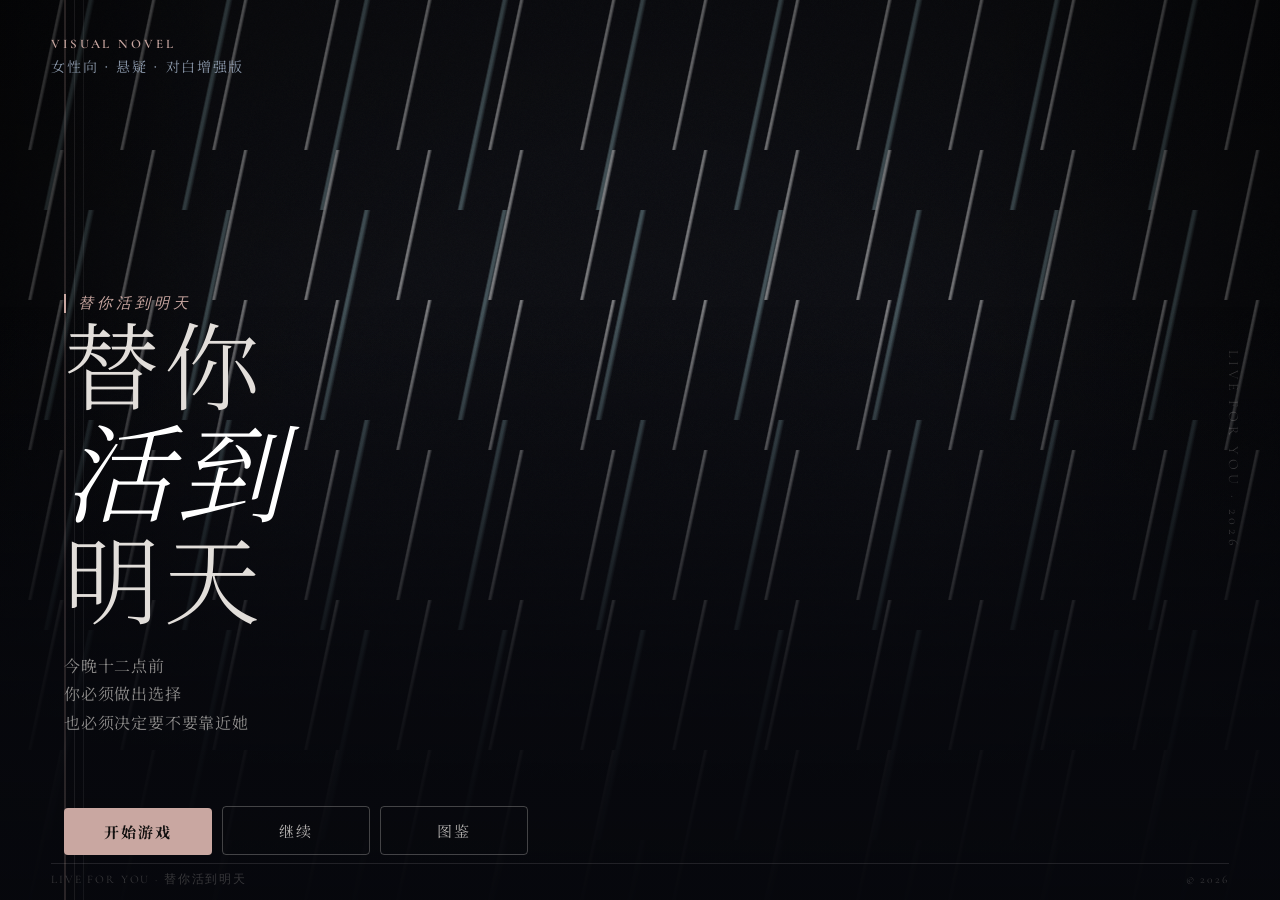
==== index-v2.html @ 171b6abe "Add files via upload" ====
<!doctype html>
<html lang="zh-CN">
  <head>
    <meta charset="UTF-8" />
    <meta name="viewport" content="width=device-width, initial-scale=1.0" />
    <title>替你活到明天</title>
    <link rel="preconnect" href="https://fonts.googleapis.com" />
    <link rel="preconnect" href="https://fonts.gstatic.com" crossorigin />
    <link href="https://fonts.googleapis.com/css2?family=Cormorant+Garamond:ital,wght@0,300;0,400;0,600;1,300;1,400&family=Noto+Serif+SC:wght@300;400;600&display=swap" rel="stylesheet" />
    <link rel="stylesheet" href="./styles-v2.css" />
  </head>
  <body>
    <main class="game-shell is-title" data-scene="home" data-effect="rain" data-cast="none">
      <section class="stage" aria-label="替你活到明天 玩家画面">

        <!-- 场景图层 -->
        <div class="scene-layer scene-bg" aria-hidden="true"></div>
        <div class="scene-layer scene-grain" aria-hidden="true"></div>
        <div class="scene-layer rain-layer" aria-hidden="true"></div>
        <div class="scene-layer vhs-layer" aria-hidden="true"></div>
        <div class="scene-layer flash-layer" aria-hidden="true"></div>
        <div class="scene-layer scene-vignette" aria-hidden="true"></div>

        <!-- 菜单 -->
        <nav class="top-menu" aria-label="游戏功能">
          <button class="menu-trigger" id="menuBtn" type="button" aria-expanded="false" aria-label="菜单">
            <span class="menu-trigger-lines" aria-hidden="true">
              <i></i><i></i>
            </span>
          </button>
          <div class="menu-popover" id="menuPopover">
            <button id="homeBtn" type="button">回标题</button>
            <button id="backBtn" type="button">上一幕</button>
            <button id="saveBtn" type="button">存档</button>
            <button id="loadBtn" type="button">读档</button>
            <button id="galleryBtn" type="button">结局图鉴</button>
            <button id="soundBtn" type="button">背景音乐</button>
            <a href="./landing.html" class="menu-external-link">← 返回溯光</a>
          </div>
        </nav>

        <!-- 章节标签 -->
        <div class="chapter-tag" id="chapterPill">序章 · 23:12</div>

        <!-- ════════════════════════════
             标题页
        ════════════════════════════ -->
        <div class="title-screen is-visible" id="titleScreen">
          <!-- 封面图层 -->
          <div class="ts-cover" aria-hidden="true"></div>

          <!-- 深色渐变遮罩 -->
          <div class="ts-mask" aria-hidden="true"></div>

          <!-- 左侧装饰线条组 -->
          <div class="ts-decor-lines" aria-hidden="true">
            <span></span><span></span><span></span>
          </div>

          <!-- 右侧竖排副标题 -->
          <div class="ts-vertical-text" aria-hidden="true">LIVE FOR YOU · 2026</div>

          <!-- 左上角类型标签 -->
          <header class="ts-badge">
            <span class="ts-badge-label">Visual Novel</span>
            <span class="ts-badge-genre">女性向 · 悬疑 · 对白增强版</span>
          </header>

          <!-- 核心标题区域 — 左下 -->
          <div class="ts-title-block">
            <p class="ts-kicker">替你活到明天</p>
            <h1 class="ts-title">
              <span class="ts-title-line">替你</span>
              <span class="ts-title-line ts-title-line--em">活到</span>
              <span class="ts-title-line">明天</span>
            </h1>
            <p class="ts-tagline">今晚十二点前<br>你必须做出选择<br>也必须决定要不要靠近她</p>
          </div>

          <!-- 操作按钮组 — 左下角按钮行 -->
          <div class="ts-actions">
            <button class="ts-btn ts-btn--primary" id="startBtn" type="button">开始游戏</button>
            <button class="ts-btn ts-btn--ghost" id="continueBtn" type="button">继续</button>
            <button class="ts-btn ts-btn--ghost" id="titleGalleryBtn" type="button">图鉴</button>
          </div>

          <!-- 底部版权条 -->
          <div class="ts-footer" aria-hidden="true">
            <span class="ts-footer-left">LIVE FOR YOU · 替你活到明天</span>
            <span class="ts-footer-right">© 2026</span>
          </div>
        </div>

        <!-- ════════════════════════════
             游戏中道具/媒体卡片
        ════════════════════════════ -->
        <aside class="story-prop" id="mediaCard" aria-live="polite">
          <div class="prop-device" id="mediaDevice">
            <div class="media-topline" id="mediaTopline">23:17</div>
            <div class="media-body" id="mediaBody"></div>
          </div>
        </aside>

        <!-- 选项区 -->
        <section class="choice-dock" id="choiceDock" aria-label="选择">
          <div class="choice-list" id="choiceList"></div>
        </section>

        <!-- 文本框 -->
        <section class="text-dock" id="dialoguePanel" aria-live="polite">
          <div class="text-dock-inner">
            <div class="speaker-row">
              <span class="speaker-name" id="speakerName">旁白</span>
              <span class="node-count" id="nodeCount">01</span>
            </div>
            <p class="dialogue-text" id="dialogueText"></p>
            <span class="continue-hint" id="continueHint">点击屏幕继续</span>
          </div>
        </section>

        <!-- Toast -->
        <div class="toast" id="toast" role="status" aria-live="polite"></div>
      </section>
    </main>

    <!-- 存档弹窗 -->
    <dialog class="modal" id="saveModal">
      <form method="dialog" class="modal-inner">
        <header class="modal-header">
          <div class="modal-header-text">
            <p class="modal-kicker">Archive</p>
            <h2 id="modalTitle">存档</h2>
          </div>
          <button class="modal-close" value="close" aria-label="关闭">
            <svg width="18" height="18" viewBox="0 0 18 18" fill="none" aria-hidden="true">
              <path d="M2 2l14 14M16 2L2 16" stroke="currentColor" stroke-width="1.5" stroke-linecap="round"/>
            </svg>
          </button>
        </header>
        <div class="slot-grid" id="slotGrid"></div>
      </form>
    </dialog>

    <!-- 图鉴弹窗 -->
    <dialog class="modal" id="galleryModal">
      <form method="dialog" class="modal-inner gallery-inner">
        <header class="modal-header">
          <div class="modal-header-text">
            <p class="modal-kicker">Endings</p>
            <h2>结局图鉴</h2>
            <p class="modal-subtitle">点击已解锁结局查看完整释义。</p>
          </div>
          <button class="modal-close" value="close" aria-label="关闭">
            <svg width="18" height="18" viewBox="0 0 18 18" fill="none" aria-hidden="true">
              <path d="M2 2l14 14M16 2L2 16" stroke="currentColor" stroke-width="1.5" stroke-linecap="round"/>
            </svg>
          </button>
        </header>
        <div class="gallery-layout">
          <div class="ending-grid" id="endingGrid"></div>
          <article class="ending-detail" id="endingDetail">
            <p class="detail-kicker">未选择结局</p>
            <h3>点击已解锁卡片</h3>
            <p>这里会显示结局含义、关键选择和角色后续。</p>
          </article>
        </div>
      </form>
    </dialog>

    <script src="./game.js?v=20260720-nameveil4"></script>
  </body>
</html>
---- styles-v2.css ----
/* ══════════════════════════════════════════════════════
   替你活到明天 — V2 Cinematic Visual Novel UI
   Design dials: VARIANCE:8 · MOTION:6 · DENSITY:4
   Palette: off-black | cold-silver | rose-blush | blue-grey
   ══════════════════════════════════════════════════════ */

:root {
  color-scheme: dark;
  /* Core palette */
  --ink:          #e2deda;
  --ink-dim:      rgba(226,222,218,0.55);
  --accent:       #c9a7a1;
  --accent-bright:#dbbcb6;
  --secondary:    #8895a7;
  --cyan-tint:    rgba(140,186,188,0.92);
  --base-bg:      #07080d;

  /* Derived */
  --line:         rgba(226,222,218,0.12);
  --shadow:       0 26px 80px rgba(0,0,0,0.52);

  font-family: "Noto Serif SC", serif;
}

*,
*::before,
*::after {
  box-sizing: border-box;
}

html,
body {
  width: 100%;
  min-height: 100%;
  margin: 0;
  background: var(--base-bg);
  color: var(--ink);
}

button {
  color: inherit;
  font: inherit;
}

/* ══════════ GAME SHELL ═══════ */
.game-shell {
  min-height: 100vh;
  background: var(--base-bg);
  overflow: hidden;
}

.game-shell.can-advance .stage {
  cursor: pointer;
}

.stage {
  position: relative;
  width: 100vw;
  min-height: 100vh;
  overflow: hidden;
  isolation: isolate;
  background: #0b0c11;
}

/* ══════════ SCENE LAYERS ═══════ */
.scene-layer {
  position: absolute;
  inset: 0;
  pointer-events: none;
}

.scene-bg {
  z-index: 0;
  background-image: var(--scene-image, url("./assets/scene-home.svg"));
  background-size: cover;
  background-position: center;
  transform: scale(1.018);
  transition:
    background-image 450ms ease,
    filter 450ms ease,
    transform 1200ms ease;
}

/* ── Scene image assignments ── */
.game-shell[data-scene="home"]     .scene-bg { --scene-image: url("./assets/scene-home.svg"); }
.game-shell[data-scene="living"]   .scene-bg { --scene-image: url("./assets/scene-living.svg"); }
.game-shell[data-scene="bathroom"] .scene-bg { --scene-image: url("./assets/scene-bathroom.svg"); }
.game-shell[data-scene="taxi"]     .scene-bg { --scene-image: url("./assets/scene-taxi.svg"); }
.game-shell[data-scene="studio"]   .scene-bg { --scene-image: url("./assets/scene-studio.svg"); }
.game-shell[data-scene="memory"],
.game-shell[data-scene="rooftop"]  .scene-bg { --scene-image: url("./assets/scene-rooftop.svg"); }
.game-shell[data-scene="videoRoom"].scene-bg { --scene-image: url("./assets/scene-video.svg"); }
.game-shell[data-scene="source"]   .scene-bg { --scene-image: url("./assets/scene-source.svg"); }
.game-shell[data-scene="dawn"]     .scene-bg { --scene-image: url("./assets/scene-dawn.svg"); }

/* Soft atmospheric glow layer */
.scene-soft-focus {
  z-index: 1;
  opacity: 0.74;
  mix-blend-mode: screen;
  background:
    radial-gradient(circle at 18% 12%, rgba(201,167,161,0.14), transparent 30rem),
    radial-gradient(circle at 82% 18%, rgba(136,149,167,0.16), transparent 34rem),
    radial-gradient(circle at 52% 80%, rgba(95,37,49,0.18), transparent 38rem);
  animation: slow-breathe 9s ease-in-out infinite;
}

/* Grain noise overlay */
.scene-grain {
  z-index: 2;
  opacity: 0.038;
  background-image: url("data:image/svg+xml,%3Csvg viewBox='0 0 256 256' xmlns='http://www.w3.org/2000/svg'%3E%3Cfilter id='n'%3E%3CfeTurbulence type='fractalNoise' baseFrequency='.85' numOctaves='4' stitchTiles='stitch'/%3E%3C/filter%3E%3Crect width='100%25' height='100%25' filter='url(%23n)'/%3E%3C/svg%3E");
  background-size: 128px 128px;
}

/* Rain streaks */
.rain-layer {
  z-index: 3;
  opacity: 0;
  background-image:
    linear-gradient(102deg, transparent 0 48%, rgba(255,255,255,0.75) 49% 50%, transparent 52% 100%),
    linear-gradient(102deg, transparent 0 48%, rgba(184,228,236,0.55) 49% 50%, transparent 52% 100%);
  background-size: 92px 150px, 138px 210px;
  animation: rain-fall 0.72s linear infinite;
}

.game-shell[data-effect="rain"]    .rain-layer,
.game-shell[data-effect="message"] .rain-layer,
.game-shell[data-effect="horror"]  .rain-layer,
.game-shell[data-effect="ending"]  .rain-layer {
  opacity: 0.58;
}

/* VHS scanlines & jitter */
.vhs-layer {
  z-index: 4;
  opacity: 0;
  background:
    repeating-linear-gradient(to bottom, rgba(255,255,255,0.08) 0 1px, transparent 1px 6px),
    linear-gradient(90deg, transparent, rgba(136,149,167,0.08), transparent);
  mix-blend-mode: screen;
  animation: vhs-shift 1.2s steps(2) infinite;
}

.game-shell[data-effect="video"]  .vhs-layer,
.game-shell[data-effect="horror"] .vhs-layer {
  opacity: 0.33;
}

/* White memory flash */
.flash-layer {
  z-index: 5;
  opacity: 0;
  background: rgba(232,228,222,0.78);
}

.game-shell[data-effect="memory"] .flash-layer {
  animation: white-flash 2.8s ease-in-out infinite;
}

/* Vignette darkening edges */
.scene-vignette {
  z-index: 6;
  background:
    linear-gradient(to bottom, rgba(0,0,0,0.14), transparent 34%, rgba(7,8,13,0.82)),
    linear-gradient(to right, rgba(0,0,0,0.42), transparent 18%, transparent 76%, rgba(0,0,0,0.32)),
    radial-gradient(circle at center, transparent 36%, rgba(0,0,0,0.46));
}


/* ══════════ TOP MENU ═══════ */
.top-menu {
  position: absolute;
  z-index: 20;
  top: 14px;
  right: 16px;
  display: grid;
  justify-items: end;
}

.menu-trigger {
  position: relative;
  width: 44px;
  height: 44px;
  display: grid;
  place-items: center;
  border: 1px solid rgba(226,222,218,0.28);
  border-radius: 999px;
  background: rgba(7,8,13,0.62);
  box-shadow: 0 12px 32px rgba(0,0,0,0.32);
  backdrop-filter: blur(16px);
  cursor: pointer;
  transition: transform 150ms ease, background 150ms ease, border-color 150ms ease;
}

.menu-trigger:hover {
  transform: translateY(-2px);
  border-color: rgba(226,222,218,0.56);
  background: rgba(20,21,30,0.74);
}

.menu-trigger[aria-expanded="true"] {
  border-color: rgba(226,222,218,0.64);
  background: rgba(24,24,36,0.78);
}

/* Hamburger icon built from two <i> lines */
.menu-trigger-lines {
  display: flex;
  flex-direction: column;
  gap: 5px;
  align-items: center;
}

.menu-trigger-lines i {
  display: block;
  width: 18px;
  height: 1.5px;
  border-radius: 1px;
  background: var(--ink);
  transition: transform 200ms ease, opacity 200ms ease;
}

.menu-trigger[aria-expanded="true"] .menu-trigger-lines i:first-child {
  transform: rotate(45deg) translate(2.5px, 2.5px);
}

.menu-trigger[aria-expanded="true"] .menu-trigger-lines i:last-child {
  transform: rotate(-45deg) translate(2.5px, -2.5px);
}

.menu-popover {
  position: absolute;
  top: 52px;
  right: 0;
  width: 168px;
  display: none;
  padding: 8px;
  border: 1px solid var(--line);
  border-radius: 10px;
  background: rgba(7,8,13,0.86);
  box-shadow: var(--shadow);
  backdrop-filter: blur(18px);
}

.menu-popover.is-open {
  display: grid;
  gap: 4px;
}

.menu-popover button {
  min-height: 34px;
  border: 0;
  border-radius: 8px;
  background: transparent;
  color: rgba(226,222,218,0.88);
  text-align: left;
  padding: 0 10px;
  cursor: pointer;
  font-family: "Noto Serif SC", serif;
  font-size: 14px;
  transition: background 150ms ease;
}

.menu-popover button:hover {
  background: rgba(201,167,161,0.1);
}

.menu-external-link {
  display: flex;
  align-items: center;
  min-height: 34px;
  padding: 0 10px;
  border-radius: 8px;
  color: var(--accent);
  font-size: 14px;
  letter-spacing: 0.05em;
  transition: background 150ms ease;
}

.menu-external-link:hover {
  background: rgba(201,167,161,0.1);
}

#soundBtn.is-muted {
  color: rgba(226,222,218,0.35);
  text-decoration: line-through;
}

.menu-popover button:hover {
  background: rgba(201,167,161,0.1);
  color: var(--ink);
}


/* ══════════ CHAPTER TAG ═══════ */
.chapter-tag {
  position: absolute;
  z-index: 18;
  top: 20px;
  left: 22px;
  min-width: 148px;
  padding: 10px 18px;
  border: 1px solid var(--line);
  border-radius: 999px;
  background: linear-gradient(90deg, rgba(14,15,22,0.68), rgba(14,15,22,0.28));
  color: rgba(226,222,218,0.85);
  text-shadow: 0 2px 8px rgba(0,0,0,0.65);
  backdrop-filter: blur(12px);
  letter-spacing: 0.04em;
}


/* ══════════════════════════════════════════════════════
   TITLE SCREEN — Redesigned cinematic cover
══════════════════════════════════════════════════════ */
.title-screen {
  position: absolute;
  z-index: 30;
  inset: 0;
  display: none;
  overflow: hidden;
}

.title-screen.is-visible {
  display: block;
}

/* Full bleed cover image */
.ts-cover {
  position: absolute;
  inset: 0;
  background: url("./assets/images/cover.png") center/cover no-repeat;
}

/* Deep gradient mask — bottom-heavy fade to near-black */
.ts-mask {
  position: absolute;
  inset: 0;
  background: linear-gradient(
    to top,
    rgba(7,8,13,0.94) 0%,
    rgba(7,8,13,0.72) 24%,
    rgba(7,8,13,0.28) 46%,
    transparent 66%
  );
}

/* Left-side decorative vertical lines — Persona slab feel */
.ts-decor-lines {
  position: absolute;
  left: clamp(40px,5vw,80px);
  top: 0;
  bottom: 0;
  display: flex;
  gap: 8px;
  pointer-events: none;
}

.ts-decor-lines span {
  display: block;
  width: 1px;
  height: 100%;
  background: rgba(226,222,218,0.07);
  transform-origin: top;
}

.ts-decor-lines span:first-child {
  width: 2px;
  background: rgba(201,167,161,0.18);
}

.ts-decor-lines span:nth-child(2) {
  background: rgba(226,222,218,0.09);
}

/* Right-edge vertical subtitle */
.ts-vertical-text {
  position: absolute;
  right: clamp(20px,3vw,48px);
  top: 50%;
  transform: translateY(-50%) rotate(180deg);
  writing-mode: vertical-rl;
  text-orientation: mixed;
  font-family: "Cormorant Garamond", serif;
  font-weight: 300;
  font-size: clamp(10px,1.1vw,14px);
  letter-spacing: 0.28em;
  color: rgba(226,222,218,0.22);
  pointer-events: none;
}

/* Top-left genre badge */
.ts-badge {
  position: absolute;
  top: clamp(22px,4vh,42px);
  left: clamp(28px,4vw,56px);
  display: flex;
  flex-direction: column;
  gap: 4px;
  text-align: left;
}

.ts-badge-label {
  font-family: "Cormorant Garamond", serif;
  font-size: clamp(9px,1.1vw,13px);
  font-weight: 600;
  letter-spacing: 0.22em;
  text-transform: uppercase;
  color: var(--accent);
}

.ts-badge-genre {
  font-family: "Noto Serif SC", serif;
  font-size: clamp(10px,1.2vw,14px);
  color: var(--secondary);
  letter-spacing: 0.12em;
}

/* Bottom-left title block over cover */
.ts-title-block {
  position: absolute;
  left: clamp(28px,5vw,72px);
  bottom: clamp(110px,18vh,180px);
  max-width: 42%;
  text-align: left;
}

.ts-kicker {
  margin: 0 0 10px;
  font-family: "Cormorant Garamond", serif;
  font-style: italic;
  font-weight: 400;
  font-size: clamp(11px,1.2vw,15px);
  letter-spacing: 0.26em;
  color: var(--accent);
  border-left: 2px solid var(--accent);
  padding-left: 12px;
}

.ts-title {
  margin: 0;
  display: flex;
  flex-direction: column;
  line-height: 1.05;
}

.ts-title-line {
  display: block;
  font-family: "Cormorant Garamond","Noto Serif SC",serif;
  font-size: clamp(42px,8vw,96px);
  font-weight: 300;
  letter-spacing: 0.04em;
  color: var(--ink);
}

.ts-title-line--em {
  font-style: italic;
  font-size: clamp(48px,9vw,108px);
  color: #fff;
}

.ts-tagline {
  margin: 14px 0 0;
  font-family: "Noto Serif SC", serif;
  font-size: clamp(12px,1.3vw,16px);
  line-height: 1.8;
  color: rgba(226,222,218,0.62);
  letter-spacing: 0.05em;
}

/* Action buttons row — bottom-left */
.ts-actions {
  position: absolute;
  left: clamp(28px,5vw,72px);
  bottom: clamp(28px,5vh,54px);
  display: flex;
  flex-direction: row;
  gap: 10px;
  align-items: flex-end;
}

.ts-btn {
  min-width: 148px;
  padding: 13px 28px;
  border-radius: 4px;
  font-family: "Cormorant Garamond","Noto Serif SC",serif;
  font-size: 15px;
  letter-spacing: 0.12em;
  cursor: pointer;
  transition: transform 160ms ease, background 160ms ease, border-color 160ms ease, color 160ms ease;
}

.ts-btn:hover {
  transform: translateY(-2px);
}

.ts-btn--primary {
  background: var(--accent);
  color: #12100f;
  border: none;
  font-weight: 700;
}

.ts-btn--primary:hover {
  background: var(--accent-bright);
}

.ts-btn--ghost {
  background: transparent;
  color: rgba(226,222,218,0.78);
  border: 1px solid rgba(226,222,218,0.28);
}

.ts-btn--ghost:hover {
  border-color: var(--accent);
  color: var(--accent);
}

/* Footer bar across bottom */
.ts-footer {
  position: absolute;
  bottom: clamp(8px,1.5vh,18px);
  left: clamp(28px,4vw,62px);
  right: clamp(28px,4vw,62px);
  display: flex;
  justify-content: space-between;
  font-family: "Cormorant Garamond", serif;
  font-size: clamp(9px,0.9vw,12px);
  letter-spacing: 0.16em;
  color: rgba(226,222,218,0.22);
  border-top: 1px solid var(--line);
  padding-top: 8px;
  pointer-events: none;
}

.ts-footer-left,
.ts-footer-right {
  /* inherited styling only */
}


/* ══════════ CAST / SPRITE SYSTEM ═══════ */
.cast {
  position: absolute;
  z-index: 9;
  inset: 0;
  display: none !important;
  visibility: hidden !important;
  pointer-events: none;
}

.sprite {
  position: absolute;
  bottom: 122px;
  width: min(30vw,320px);
  aspect-ratio: 0.64;
  opacity: 0;
  transform: translateY(18px);
  filter: drop-shadow(0 22px 36px rgba(0,0,0,0.42));
  transition: opacity 450ms ease,transform 600ms ease,filter 450ms ease;
}

/*
  Force-hide all sprites until data-cast activates them.
  !important ensures nothing leaks through.
*/
.cast,
.sprite,
.sprite::before,
.sprite::after {
  display: none !important;
  visibility: hidden !important;
  opacity: 0 !important;
}

.sprite::before {
  content: "";
  position: absolute;
  inset: 0;
  border-radius: 45% 45% 34% 34%;
  background:
    radial-gradient(circle at 50% 15%, var(--skin,#edc8ad) 0 13%,transparent 13.5%),
    linear-gradient(var(--hair,#24202a) 0 23%,transparent 23%),
    linear-gradient(140deg,var(--coat1,#314352),var(--coat2,#141c25));
  clip-path: polygon(24% 0,76% 0,84% 30%,92% 100%,8% 100%,16% 30%);
  opacity: 0.95;
}

.sprite::after {
  content: "";
  position: absolute;
  left: 28%;
  top: 8%;
  width: 44%;
  height: 20%;
  border-radius: 52% 52% 46% 46%;
  background: var(--hair,#24202a);
  box-shadow: 0 24px 0 -8px var(--skin,#edc8ad);
}

.sprite-shen {
  left: 6vw;
  --hair: #302331;
  --coat1: #2d4150;
  --coat2: #111923;
  --skin: #edc8ad;
}

.sprite-zhou {
  right: 8vw;
  --hair: #1e1d23;
  --coat1: #40374a;
  --coat2: #181720;
  --skin: #e1bea5;
}

.sprite-bai {
  right: 8vw;
  --hair: #d3d1ca;
  --coat1: #5a3f49;
  --coat2: #211821;
  --skin: #dfbda7;
}

.sprite-lu {
  right: 13vw;
  --hair: #31262d;
  --coat1: #e8c96f;
  --coat2: #875b44;
  --skin: #f0cdb5;
  filter: drop-shadow(0 0 28px rgba(255,221,151,0.44)) drop-shadow(0 22px 36px rgba(0,0,0,0.38));
}

/* Visibility toggles driven by data-cast attribute */
.game-shell[data-cast~="shen"] .sprite-shen,
.game-shell[data-cast~="zhou"] .sprite-zhou,
.game-shell[data-cast~="bai"]  .sprite-bai,
.game-shell[data-cast~="lu"]   .sprite-lu {
  opacity: 0.96;
  transform: translateY(0);
}

/* When multiple characters share stage, nudge shen further left */
.game-shell[data-cast~="shen"][data-cast~="zhou"] .sprite-shen,
.game-shell[data-cast~="shen"][data-cast~="bai"]  .sprite-shen,
.game-shell[data-cast~="shen"][data-cast~="lu"]   .sprite-shen {
  left: 4vw;
}


/* ══════════ STORY PROP / MEDIA CARDS ═══════ */
.story-prop {
  position: absolute;
  z-index: 16;
  right: clamp(24px,7vw,92px);
  top: clamp(76px,12vh,128px);
  width: min(360px,34vw);
  display: none;
  pointer-events: none;
  filter: drop-shadow(0 24px 46px rgba(0,0,0,0.42));
}

.story-prop.is-visible {
  display: block;
  animation: media-in 320ms ease;
}

.prop-device {
  position: relative;
  min-height: 190px;
  overflow: hidden;
  transform: rotate(1deg);
}

.media-topline {
  position: relative;
  z-index: 2;
  color: rgba(226,222,218,0.88);
  font-weight: 900;
  margin-bottom: 10px;
  font-size: 13px;
  letter-spacing: 0;
}

.media-body {
  position: relative;
  z-index: 2;
  color: rgba(226,222,218,0.88);
  line-height: 1.58;
  font-size: 14px;
}

.media-body p {
  margin: 0;
}

.media-body small {
  display: inline-block;
  margin-top: 12px;
  color: var(--cyan-tint);
}

/* Phone variant */
.prop-device-phone {
  width: min(260px,28vw);
  min-height: 360px;
  margin-left: auto;
  padding: 28px 18px 24px;
  border: 1px solid rgba(226,222,218,0.18);
  border-radius: 30px;
  background:
    linear-gradient(160deg,rgba(28,30,38,0.96),rgba(8,10,14,0.98)),
    #11161c;
  box-shadow: inset 0 0 0 5px rgba(255,255,255,0.04);
}

.phone-speaker {
  width: 58px;
  height: 5px;
  margin: 0 auto 26px;
  border-radius: 999px;
  background: rgba(226,222,218,0.18);
}

.message-bubble {
  padding: 15px 16px;
  border-radius: 18px 18px 18px 6px;
  background: rgba(230,241,242,0.94);
  color: #17282d;
  box-shadow: 0 14px 28px rgba(0,0,0,0.2);
}

.message-bubble .media-body,
.message-bubble p,
.prop-device-phone .media-body small {
  color: #17282d;
}

.phone-home {
  position: absolute;
  left: 50%;
  bottom: 12px;
  width: 54px;
  height: 4px;
  border-radius: 999px;
  transform: translateX(-50%);
  background: rgba(226,222,218,0.14);
}

/* Note / Evidence / Room / Record / Mirror variants */
.prop-device-note,
.prop-device-evidence,
.prop-device-room,
.prop-device-record,
.prop-device-mirror {
  padding: 24px 26px;
  border-radius: 10px;
  background: linear-gradient(150deg,rgba(28,30,38,0.92),rgba(12,14,18,0.94));
  border: 1px solid var(--line);
  backdrop-filter: blur(16px);
}

.evidence-paper {
  position: relative;
  padding: 18px;
  min-height: 132px;
  border-radius: 4px;
  background: linear-gradient(145deg,rgba(255,245,224,0.95),rgba(214,197,170,0.9));
  color: #35251f;
  transform: rotate(-1.2deg);
}

.evidence-paper::before {
  content:"";
  position:absolute;width:52px;height:16px;top:-8px;left:24px;
  background:rgba(189,160,118,0.62);transform:rotate(-5deg);
}

.evidence-paper p,.evidence-paper small { color:#35251f; }

.prop-device-photo {
  padding: 16px 16px 44px;
  border-radius: 5px;
  background: linear-gradient(145deg,#eae0cf,#cdc0aa);
  color:#2d211c;
  transform:rotate(-2deg);
}

.photo-paper {
  min-height:170px;padding:20px;display:grid;align-content:end;
  background:linear-gradient(to top,rgba(24,20,20,0.7),transparent 62%),var(--scene-image);
  background-size:cover;background-position:center;border:1px solid rgba(81,59,48,0.24);color:#fff2df;
}

.photo-paper small,.photo-paper p { color:#fff2df; }

.prop-device-video,.prop-device-screen {
  padding:18px;border-radius:10px;border:1px solid rgba(140,206,208,0.34);
  background:repeating-linear-gradient(to bottom,rgba(255,255,255,0.05) 0 1px,transparent 1px 6px),
    rgba(6,11,15,0.86);
}

.video-frame,.screen-lines {
  min-height:176px;padding:20px;display:grid;align-content:end;
  border:1px solid rgba(140,206,208,0.2);
  background:linear-gradient(to top,rgba(2,6,10,0.76),rgba(2,6,10,0.12)),var(--scene-image);
  background-size:cover;background-position:center;
}

.video-frame span {
  position:absolute;top:18px;left:18px;width:8px;height:8px;border-radius:999px;
  background:#d74c56;box-shadow:0 0 18px rgba(215,76,86,0.8);
}

.video-progress {
  height:3px;margin-top:12px;border-radius:999px;
  background:linear-gradient(90deg,var(--accent-bright) 44%,rgba(255,255,255,0.18) 44%);
}


/* ══════════ CHOICE DOCK ═══════ */
.choice-dock {
  position:absolute;z-index:21;left:50%;
  bottom:clamp(174px,25vh,244px);width:min(720px,calc(100vw - 44px));
  transform:translateX(-50%);
}

.choice-list { display:grid;gap:10px; }

.choice-button {
  position:relative;min-height:50px;
  border:1px solid var(--line);border-radius:6px;
  padding:13px 26px 13px 96px;background:rgba(7,8,13,0.72);
  color:var(--ink-dim);text-align:left;cursor:pointer;
  box-shadow:0 8px 24px rgba(0,0,0,0.32);backdrop-filter:blur(14px);
  transition:transform 200ms ease,border-color 200ms ease,background 200ms ease,color 200ms ease;
}

.choice-button span {
  position:absolute;left:16px;top:50%;transform:translateY(-50%);
  min-width:62px;color:var(--accent);font-size:13px;font-weight:900;
}

.choice-button::after {
  content:"";position:absolute;inset:4px;border-radius:inherit;
  border:1px solid rgba(226,222,218,0.06);pointer-events:none;
}

.choice-button:hover {
  transform:translateY(-3px);border-color:var(--accent-bright);
  color:var(--ink);background:rgba(184,169,154,0.08);
}

.choice-button.is-continue { display:none; }


/* ══════════ TEXT DOCK ═══════ */
.text-dock {
  position:absolute;z-index:20;left:0;right:0;bottom:0;
  min-height:clamp(142px,22vh,198px);
  padding:22px clamp(24px,8vw,104px) 28px;
  background:linear-gradient(to top,rgba(7,8,13,0.95),rgba(7,8,13,0.78) 58%,transparent);
  transition:opacity 220ms ease,transform 220ms ease;
}

.text-dock::before,
.text-dock::after {
  content:"";position:absolute;bottom:18px;width:170px;height:70px;opacity:0.3;
  background:
    radial-gradient(ellipse at center,transparent 42%,rgba(201,167,161,0.36) 43% 45%,transparent 46%),
    linear-gradient(135deg,transparent 48%,rgba(201,167,161,0.48) 49% 50%,transparent 51%);
  pointer-events:none;
}

.text-dock::before { left:12px; }
.text-dock::after  { right:12px; transform:scaleX(-1); }

/* Hide gameplay chrome when showing title screen */
.game-shell.is-title .top-menu,
.game-shell.is-title .chapter-tag,
.game-shell.is-title .story-prop,
.game-shell.is-title .choice-dock,
.game-shell.is-title .text-dock {
  opacity:0;transform:translateY(32px);pointer-events:none;
}

.speaker-row {
  position:relative;z-index:1;display:flex;align-items:center;
  justify-content:space-between;gap:16px;margin-bottom:8px;
}

.speaker-name {
  display:inline-flex;align-items:center;min-height:30px;padding:0 16px;
  border:1px solid var(--line);border-radius:999px;background:rgba(201,167,161,0.08);
  color:var(--accent-bright);font-weight:600;font-family:'Cormorant Garamond','Noto Serif SC',serif;
  backdrop-filter:blur(10px);
}

.node-count {
  color:var(--ink-dim);font-size:13px;font-family:'Cormorant Garamond',serif;letter-spacing:.05em;
}

.dialogue-text {
  position:relative;z-index:1;min-height:76px;max-width:1120px;margin:0 auto;
  color:rgba(232,228,222,0.96);font-size:clamp(18px,2vw,24px);line-height:1.82;
}

.continue-hint {
  position:absolute;right:clamp(24px,8vw,104px);bottom:18px;z-index:1;
  color:var(--accent);font-size:13px;font-style:italic;font-family:'Cormorant Garamond',serif;
  opacity:0;transform:translateY(4px);pointer-events:none;
  transition:opacity 180ms ease,transform 180ms ease;
}

.continue-hint::after {
  content:"";display:inline-block;width:7px;height:7px;margin-left:7px;
  border-right:1px solid currentColor;border-bottom:1px solid currentColor;
  transform:rotate(45deg) translateY(-2px);animation:hint-drop 1.2s ease-in-out infinite;
}

.continue-hint.is-visible { opacity:1;transform:translateY(0); }


/* ══════════ TOAST ═══════ */
.toast {
  position:absolute;z-index:60;left:50%;bottom:clamp(210px,28vh,280px);
  max-width:min(470px,calc(100vw - 40px));padding:12px 20px;
  border:1px solid var(--line);border-radius:999px;
  background:rgba(7,8,13,0.88);color:var(--ink);
  box-shadow:var(--shadow);opacity:0;transform:translate(-50%,16px);
  pointer-events:none;transition:opacity 220ms ease,transform 220ms ease;
  backdrop-filter:blur(18px);
}

.toast.is-visible { opacity:1;transform:translate(-50%,0); }


/* ══════════ MODALS ═══════ */
.modal {
  width:min(880px,calc(100vw - 32px));border:0;padding:0;
  background:transparent;color:var(--ink);
}

#galleryModal { width:min(1080px,calc(100vw - 32px)); }

.modal::backdrop { background:rgba(0,0,0,0.68);backdrop-filter:blur(10px); }

.modal-inner {
  border:1px solid var(--line);border-radius:18px;padding:20px;
  background:radial-gradient(circle at 10% 0,rgba(201,167,161,0.08),transparent 32%),
    linear-gradient(150deg,rgba(20,22,28,0.98),rgba(7,8,13,0.99));
  box-shadow:var(--shadow);
}

.modal-header { display:flex;align-items:center;justify-content:space-between;gap:16px;margin-bottom:16px; }

.modal-header-text {}

.modal-kicker {
  margin:0 0 4px;color:var(--accent);font-size:13px;font-family:'Cormorant Garamond',serif;font-weight:400;letter-spacing:.12em;text-transform:uppercase;
}

.modal-header h2 { margin:0;font-size:28px;font-family:'Cormorant Garamond','Noto Serif SC',serif; }

.modal-subtitle { margin:6px 0 0;color:var(--ink-dim);font-size:14px; }

.modal-close {
  width:38px;height:38px;border:1px solid var(--line);border-radius:999px;
  background:rgba(255,255,255,0.04);color:var(--ink-dim);display:grid;place-items:center;
  cursor:pointer;transition:border-color 150ms,color 150ms;
}

.modal-close:hover { border-color:var(--accent);color:var(--ink); }


/* ── Save Slots ── */
.slot-grid { display:grid;grid-template-columns:repeat(3,minmax(0,1fr));gap:12px; }

.slot-card {
  min-height:156px;border:1px solid var(--line);border-radius:14px;
  background:rgba(255,255,255,0.03);padding:16px;
  box-shadow:0 8px 20px rgba(0,0,0,0.18);display:grid;align-content:space-between;
  cursor:pointer;transition:border-color 150ms,background 150ms;
}

.slot-card:hover { border-color:var(--accent);background:rgba(201,167,161,0.04); }

.slot-card strong { display:block;margin-bottom:8px;color:var(--accent-bright); }

.slot-card span { color:var(--ink-dim);font-size:13px;line-height:1.55; }

.slot-foot { display:grid;gap:10px;margin-top:12px; }

.slot-actions { display:flex;gap:8px; }

.slot-actions button {
  flex:1;min-height:34px;border:1px solid var(--line);border-radius:999px;
  background:rgba(255,255,255,0.04);color:var(--ink-dim);cursor:pointer;
  transition:border-color 150ms,color 150ms;
}

.slot-actions button:hover { border-color:var(--accent);color:var(--ink); }


/* ── Gallery ── */
.gallery-inner { width:min(1040px,calc(100vw - 32px)); }

.gallery-layout { display:grid;grid-template-columns:minmax(0,1fr) minmax(320px,0.86fr);gap:16px;align-items:stretch; }

.ending-grid { display:grid;grid-template-columns:repeat(2,minmax(0,1fr));gap:12px;max-height:min(64vh,560px);overflow:auto;padding-right:2px; }

.ending-card {
  position:relative;min-height:186px;border:1px solid var(--line);border-radius:8px;
  background:rgba(255,255,255,0.02);color:inherit;padding:0 0 13px;overflow:hidden;
  text-align:left;cursor:pointer;box-shadow:0 8px 24px rgba(0,0,0,0.18);
  transition:transform 200ms ease,border-color 200ms ease,background 200ms ease,opacity 200ms ease;
}

.ending-card:hover,.ending-card.is-selected {
  transform:translateY(-3px);border-color:var(--accent);background:rgba(201,167,161,0.05);
}

.ending-card.is-selected { box-shadow:0 0 0 1px rgba(201,167,161,0.2),0 14px 36px rgba(0,0,0,0.24); }

.ending-thumb { display:block;height:88px;margin-bottom:12px;background-position:center;background-size:cover; }

.ending-badge {
  display:inline-flex;margin:0 12px 8px;padding:3px 8px;border:1px solid var(--line);
  border-radius:999px;color:var(--accent);font-size:12px;
}

.ending-card strong { display:block;margin:0 12px 7px;color:var(--accent-bright);line-height:1.35; }

.ending-card > span:last-child { display:block;margin:0 12px;color:var(--ink-dim);font-size:13px;line-height:1.55; }

.ending-card.is-locked { opacity:0.68; }

.ending-card.is-locked .ending-thumb { filter:grayscale(1)brightness(0.55); }

.ending-detail {
  min-height:100%;max-height:min(64vh,560px);overflow:auto;
  border:1px solid var(--line);border-radius:8px;padding:20px;
  background:linear-gradient(180deg,rgba(255,255,255,0.04),rgba(255,255,255,0.015)),
    rgba(7,8,13,0.36);box-shadow:inset 0 1px 0 rgba(255,255,255,0.04);
}

.detail-kicker { margin:0 0 8px;color:var(--accent);font-size:13px;font-family:'Cormorant Garamond',serif; }

.ending-detail h3 { margin:0;color:var(--accent-bright);font-size:24px; }

.detail-quote { margin:12px 0 16px;color:rgba(232,228,222,0.85);line-height:1.65;font-size:16px; }

.ending-detail dl { display:grid;gap:14px;margin:0; }

.ending-detail div { padding-top:12px;border-top:1px solid var(--line); }

.ending-detail dt { margin-bottom:5px;color:var(--cyan-tint);font-size:13px; }

.ending-detail dd { margin:0;color:var(--ink-dim);line-height:1.75;font-size:14px; }


/* ══════════ ANIMATIONS ═══════ */
.pulse { animation:dock-pulse 360ms ease; }
.shake { animation:shake 400ms ease; }

@keyframes slow-breathe {
  0%,100%{opacity:.6;transform:scale(1)}50%{opacity:.9;transform:scale(1.04)}
}

@keyframes rain-fall {
  from{background-position:0 -180px,0 -260px}to{background-position:0 0,0 0}
}

@keyframes vhs-shift {
  0%,100%{transform:translateX(0)}50%{transform:translateX(9px)}
}

@keyframes white-flash {
  0%,88%,100%{opacity:0}90%{opacity:.26}94%{opacity:.08}
}

@keyframes media-in {
  from{opacity:0;transform:translateY(-10px) scale(.98)}to{opacity:1;transform:translateY(0) scale(1)}
}

@keyframes dock-pulse {
  0%{transform:translateY(10px);opacity:.75}100%{transform:translateY(0);opacity:1}
}

@keyframes shake {
  0%,100%{transform:translateX(0)}25%{transform:translateX(-7px)}75%{transform:translateX(7px)}
}

@keyframes hint-drop {
  0%,100%{opacity:.55;transform:rotate(45deg) translateY(-2px)}
  50%{opacity:1;transform:rotate(45deg) translate(3px,1px)}
}


/* ── Title entrance stagger ── */
.title-screen.is-visible .ts-badge        { animation:title-fade-up .8s cubic-bezier(.23,1,.32,1) both;animation-delay:.1s; }
.title-screen.is-visible .ts-title-block  { animation:title-fade-up .8s cubic-bezier(.23,1,.32,1) both;animation-delay:.25s; }
.title-screen.is-visible .ts-actions      { animation:title-fade-up .8s cubic-bezier(.23,1,.32,1) both;animation-delay:.45s; }
.title-screen.is-visible .ts-footer       { animation:title-fade-up .8s cubic-bezier(.23,1,.32,1) both;animation-delay:.6s; }
.title-screen.is-visible .ts-vertical-text{ animation:title-slide-left .8s cubic-bezier(.23,1,.32,1) both;animation-delay:.35s; }
.title-screen.is-visible .ts-decor-lines span:nth-child(1){animation:line-grow .6s ease both;animation-delay:.2s;}
.title-screen.is-visible .ts-decor-lines span:nth-child(2){animation:line-grow .6s ease both;animation-delay:.35s;}
.title-screen.is-visible .ts-decor-lines span:nth-child(3){animation:line-grow .6s ease both;animation-delay:.5s;}

@keyframes title-fade-up {
  from{opacity:0;transform:translateY(24px)}to{opacity:1;transform:translateY(0)}
}

@keyframes title-slide-left {
  from{opacity:0;transform:translateY(-50%) translateX(20px)}to{opacity:1;transform:translateY(-50%) translateX(0)}
}

@keyframes line-grow {
  from{transform:scaleY(0)}to{transform:scaleY(1)}
}


/* ══════════ RESPONSIVE ═══════ */
@media(max-width:860px){
  .top-menu{top:10px;right:10px;transform-origin:top right;transform:scale(.82);}
  .chapter-tag{top:14px;left:12px;max-width:180px;padding:8px 12px;font-size:13px;}
  .story-prop{right:10px;top:64px;width:min(240px,calc(100vw - 24px));}
  .prop-device-phone{width:100%;}
  .sprite{bottom:264px;width:min(43vw,208px);}
  .sprite-shen{left:-22px;} .sprite-zhou,.sprite-bai,.sprite-lu{right:-22px;}
  .choice-dock{bottom:250px;width:calc(100vw - 24px);}
  .choice-button{min-height:46px;padding:10px 14px 10px 78px;font-size:14px;}
  .choice-button span{left:14px;min-width:52px;font-size:12px;}
  .text-dock{min-height:230px;padding:16px 16px 18px;}
  .dialogue-text{font-size:16px;line-height:1.68;}
  .slot-grid,.ending-grid{grid-template-columns:1fr;}
  .gallery-layout{grid-template-columns:1fr;}
  .ending-grid{max-height:42vh;}
  /* Title mobile adjustments */
  .ts-title-block{left:20px;bottom:120px;max-width:70%;}
  .ts-actions{left:20px;bottom:40px;flex-wrap:wrap;}
  .ts-footer{left:20px;right:20px;}
  .ts-vertical-text{right:12px;}
  .ts-decor-lines{left:20px;}
}

@media(max-width:520px){
  .top-menu{transform:scale(.72);right:4px;}
  .chapter-tag{display:none;}
  .ts-title{font-size:clamp(36px,10vw,56px)!important;}
  .ts-title-line{font-size:clamp(36px,10vw,56px);}
  .ts-title-line--em{font-size:clamp(40px,11vw,62px);}
  .ts-actions{flex-direction:column;width:min(260px,100%);}
  .story-prop{right:8px;width:min(200px,48vw);font-size:13px;}
  .choice-dock{bottom:250px;}
}

@media(prefers-reduced-motion:reduce){
  *,*::before,*::after{
    animation-duration:1ms!important;animation-iteration-count:1!important;
    scroll-behavior:auto!important;transition-duration:1ms!important;
  }
}
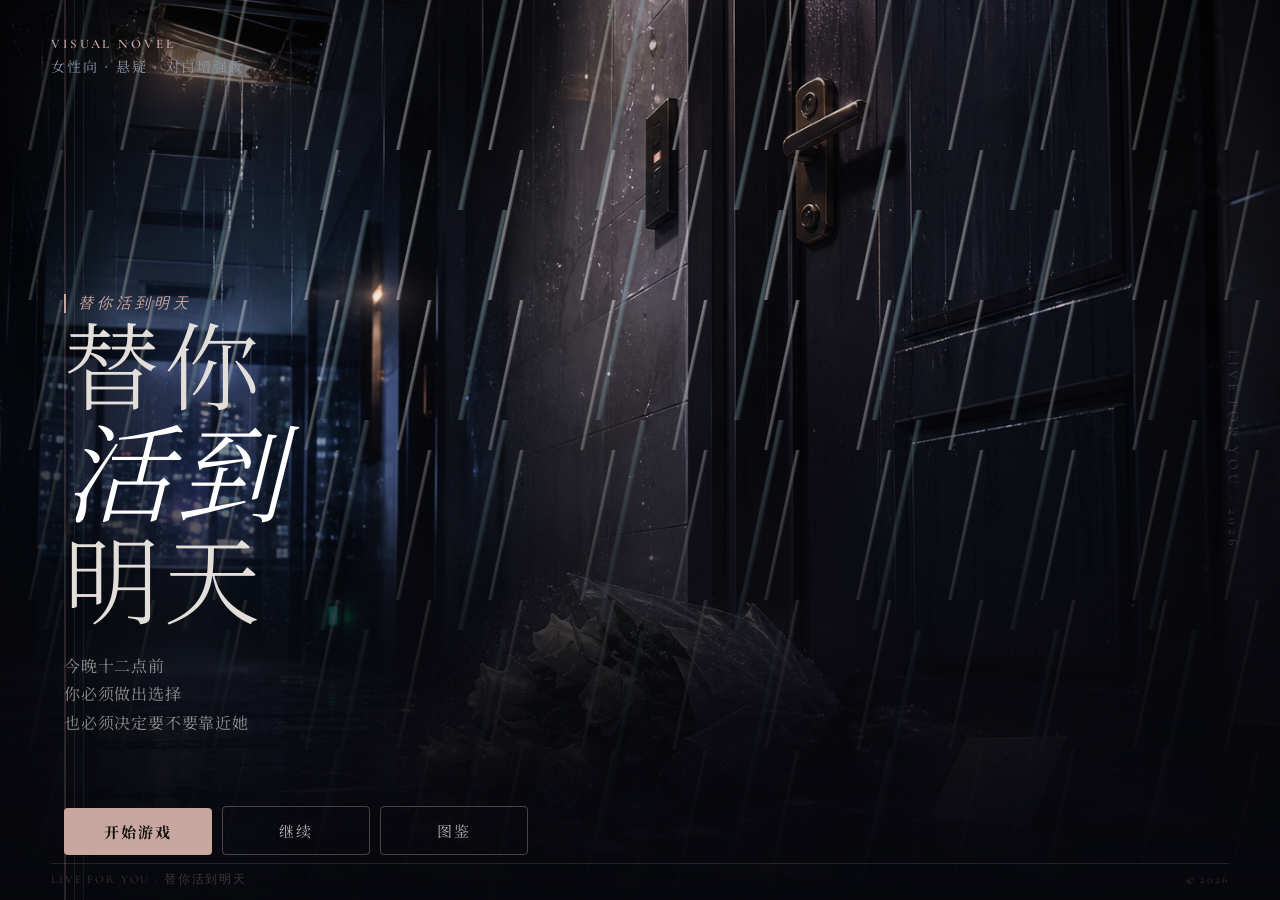
==== commit 49b89598: "Add files via upload" ====
--- a/index-v2.html
+++ b/index-v2.html
@@ -167,6 +167,6 @@
       </form>
     </dialog>
 
-    <script src="./game.js?v=20260720-nameveil4"></script>
+    <script src="./game.js?v=20260722-v5-corrected"></script>
   </body>
 </html>
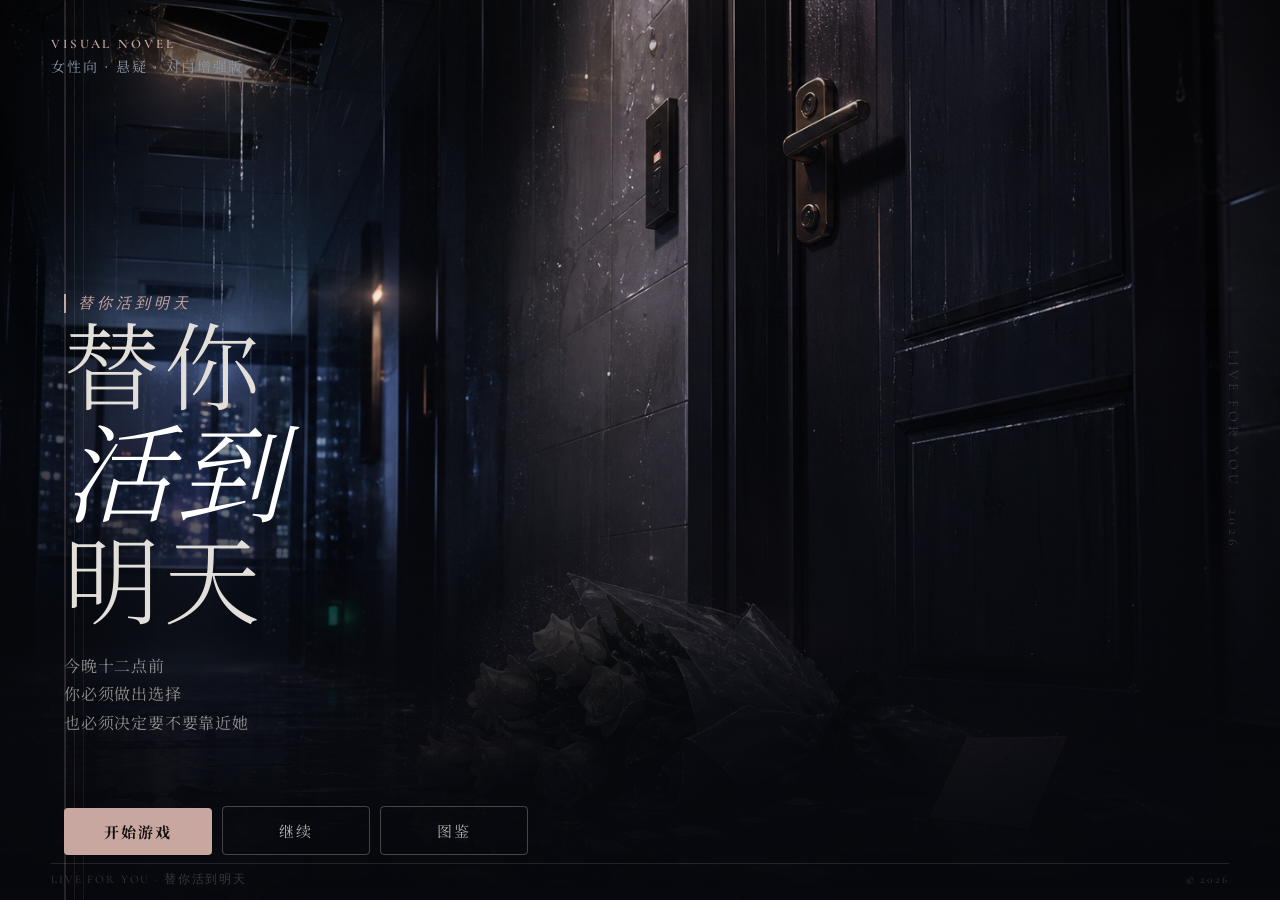
==== commit d274aa21: "Add files via upload" ====
--- a/index-v2.html
+++ b/index-v2.html
@@ -7,7 +7,7 @@
     <link rel="preconnect" href="https://fonts.googleapis.com" />
     <link rel="preconnect" href="https://fonts.gstatic.com" crossorigin />
     <link href="https://fonts.googleapis.com/css2?family=Cormorant+Garamond:ital,wght@0,300;0,400;0,600;1,300;1,400&family=Noto+Serif+SC:wght@300;400;600&display=swap" rel="stylesheet" />
-    <link rel="stylesheet" href="./styles-v2.css" />
+    <link rel="stylesheet" href="./styles-v2.css?v=20260723-norain1" />
   </head>
   <body>
     <main class="game-shell is-title" data-scene="home" data-effect="rain" data-cast="none">
--- a/styles-v2.css
+++ b/styles-v2.css
@@ -113,22 +113,20 @@
   background-size: 128px 128px;
 }
 
-/* Rain streaks */
+/* Rain streaks disabled: keep the rainy mood in CGs without drawing heavy diagonal UI lines. */
 .rain-layer {
   z-index: 3;
+  display: none;
   opacity: 0;
-  background-image:
-    linear-gradient(102deg, transparent 0 48%, rgba(255,255,255,0.75) 49% 50%, transparent 52% 100%),
-    linear-gradient(102deg, transparent 0 48%, rgba(184,228,236,0.55) 49% 50%, transparent 52% 100%);
-  background-size: 92px 150px, 138px 210px;
-  animation: rain-fall 0.72s linear infinite;
+  background: none;
+  animation: none;
 }
 
 .game-shell[data-effect="rain"]    .rain-layer,
 .game-shell[data-effect="message"] .rain-layer,
 .game-shell[data-effect="horror"]  .rain-layer,
 .game-shell[data-effect="ending"]  .rain-layer {
-  opacity: 0.58;
+  opacity: 0;
 }
 
 /* VHS scanlines & jitter */
